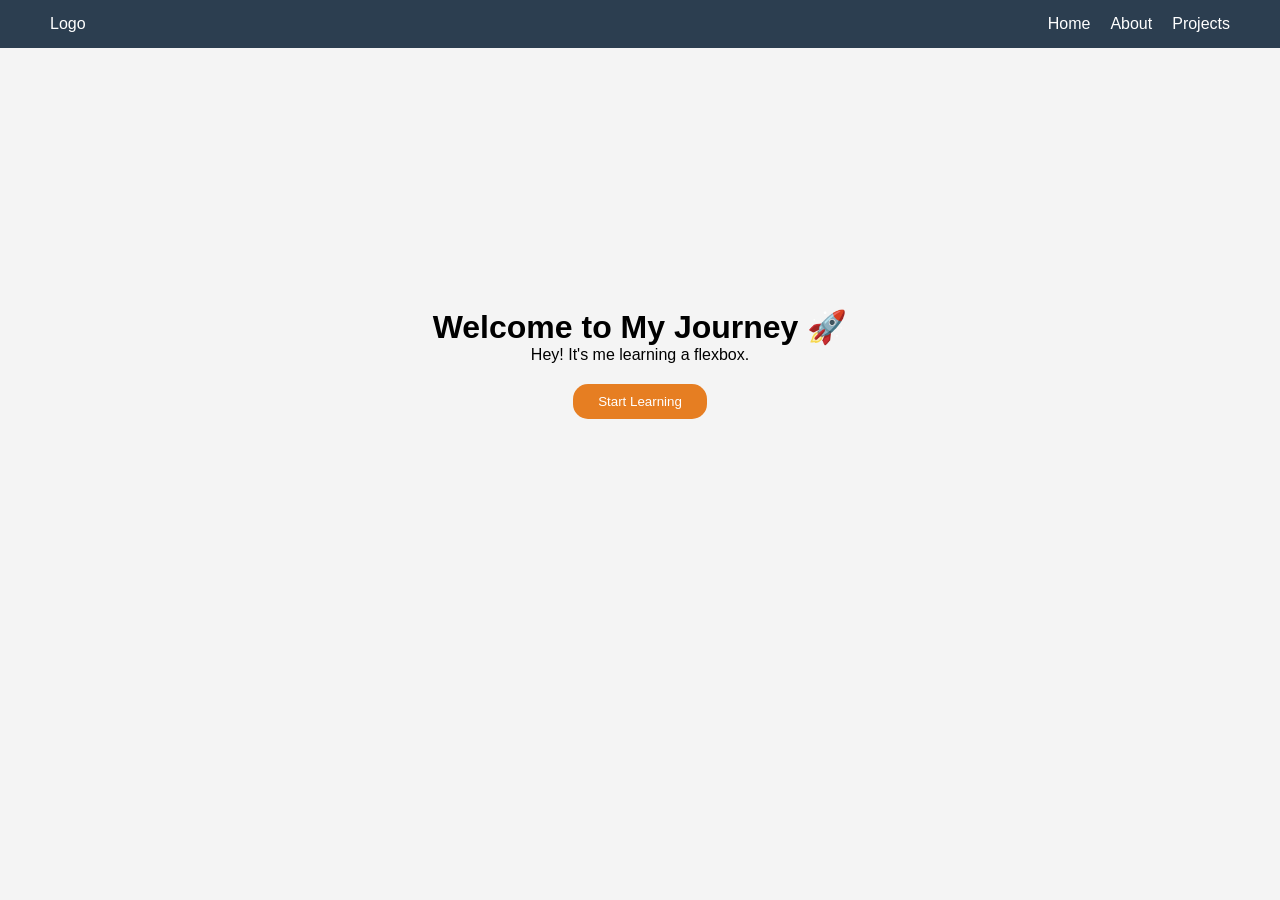
==== flexbox-practice.html @ 65dc0e1a "Day 2: Flexbox Navbar and Hero Practice" ====
<!DOCTYPE html>
<html lang="en">
<head>
    <meta charset="UTF-8">
    <title>Day 2 - Flexbox Mastery</title>
    <link rel="stylesheet" href="flexbox-style.css">
</head>
<body>

    <nav class="navbar">
        <div class="logo">Logo</div>
        <ul class="nav-links">
            <li>Home</li>
            <li>About</li>
            <li>Projects</li>
        </ul>
    </nav>

    <div class="hero">
        <h1>Welcome to My Journey 🚀</h1>
        <p>Hey! It's me learning a flexbox.</p>
        <button class="cta-btn">Start Learning</button>
    </div>

</body>
</html>
---- flexbox-style.css ----
* {
    margin: 0;
    padding: 0;
    box-sizing: border-box;
}

body {
    font-family: Arial, sans-serif;
    background-color: #f4f4f4;
}

/* Flexbox for Navbar */
.navbar {
    display: flex;
    justify-content: space-between; /* Logo left, Links right */
    align-items: center;
    padding: 15px 50px;
    background-color: #2c3e50;
    color: white;
    cursor: pointer;
}

.nav-links {
    display: flex;
    list-style: none;
    gap: 20px; /* Space between items */
}

/* Flexbox for Hero Section */
.hero {
    height: 70vh;
    display: flex;
    flex-direction: column; /* Items lai mathi-muni rakhna */
    justify-content: center; /* Vertical center */
    align-items: center;    /* Horizontal center */
    text-align: center;
}

.cta-btn {
    margin-top: 20px;
    padding: 10px 25px;
    background-color: #e67e22;
    color: white;
    border: none;
    border-radius: 15px;
    cursor: pointer;
}
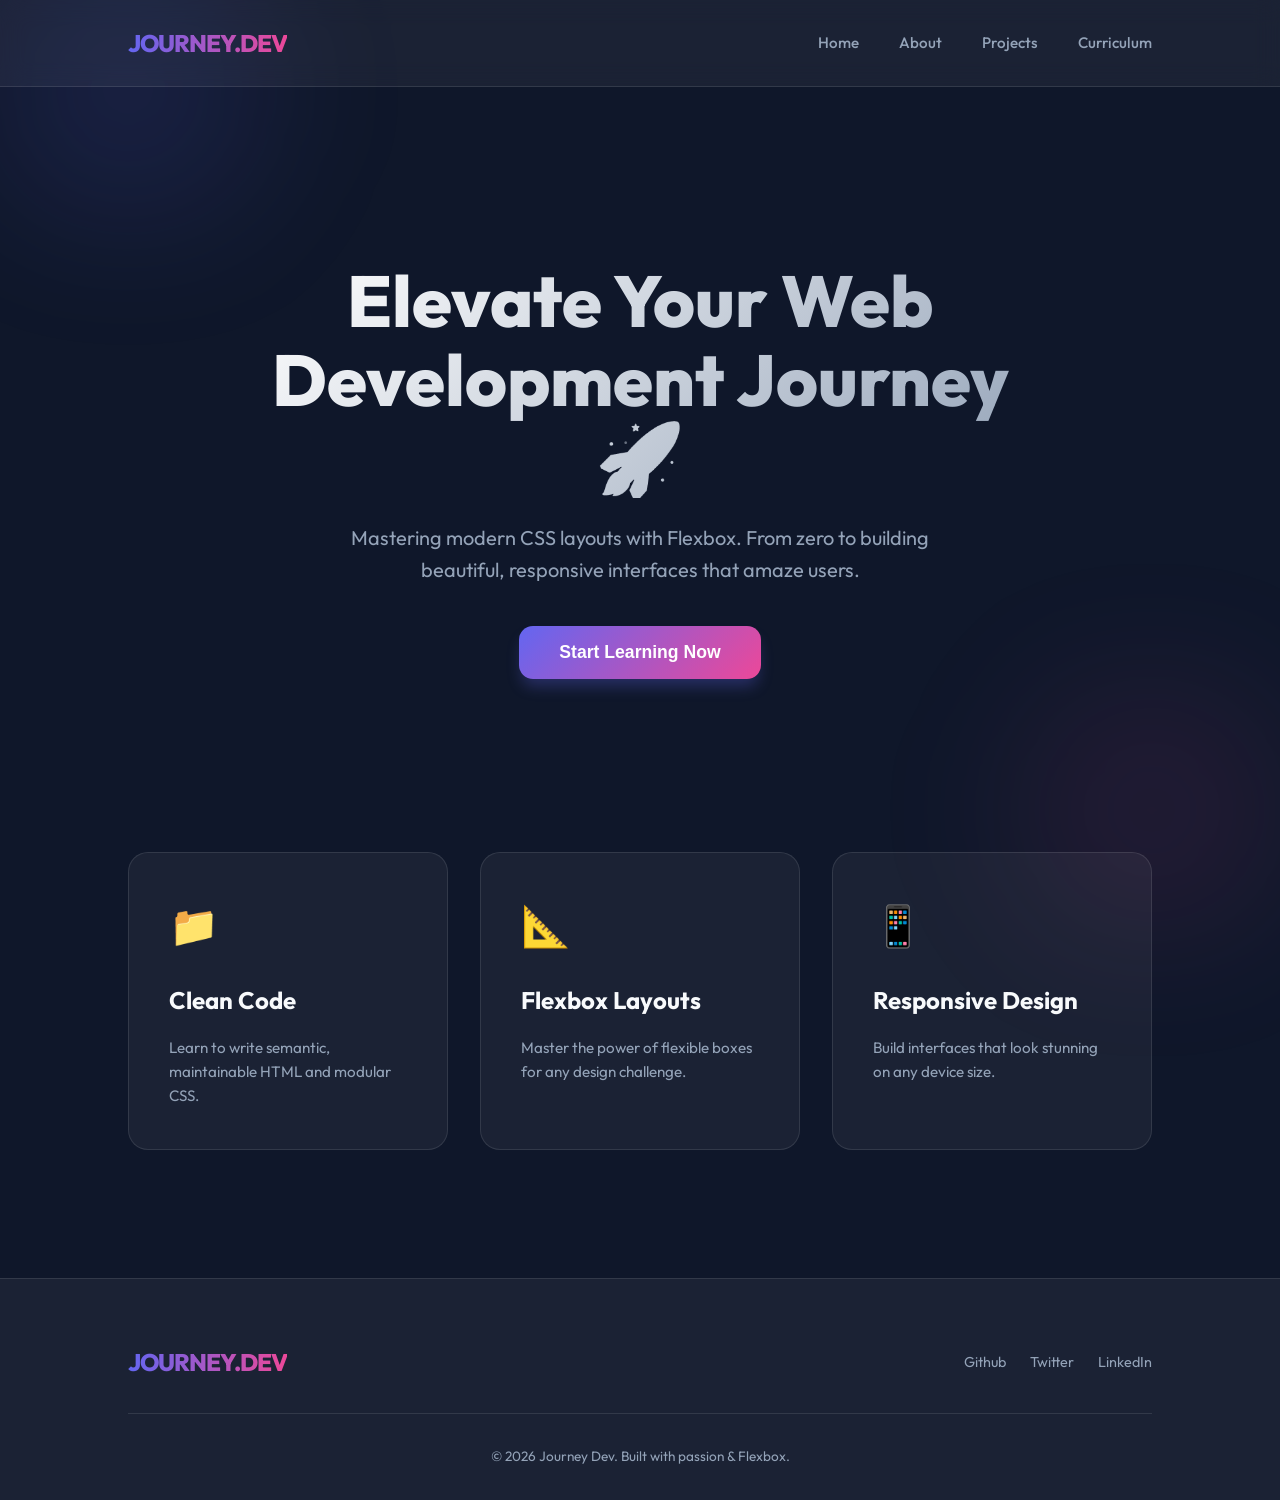
==== commit 744e2304: "new layout" ====
--- a/flexbox-practice.html
+++ b/flexbox-practice.html
@@ -1,26 +1,64 @@
 <!DOCTYPE html>
 <html lang="en">
+
 <head>
     <meta charset="UTF-8">
+    <meta name="viewport" content="width=device-width, initial-scale=1.0">
     <title>Day 2 - Flexbox Mastery</title>
     <link rel="stylesheet" href="flexbox-style.css">
 </head>
+
 <body>
 
     <nav class="navbar">
-        <div class="logo">Logo</div>
+        <div class="logo">JOURNEY.DEV</div>
         <ul class="nav-links">
             <li>Home</li>
             <li>About</li>
             <li>Projects</li>
+            <li>Curriculum</li>
         </ul>
     </nav>
 
-    <div class="hero">
-        <h1>Welcome to My Journey 🚀</h1>
-        <p>Hey! It's me learning a flexbox.</p>
-        <button class="cta-btn">Start Learning</button>
-    </div>
+    <main>
+        <div class="hero">
+            <h1>Elevate Your Web <br>Development Journey 🚀</h1>
+            <p>Mastering modern CSS layouts with Flexbox. From zero to building beautiful, responsive interfaces that
+                amaze users.</p>
+            <button class="cta-btn">Start Learning Now</button>
+        </div>
+
+        <section class="features">
+            <div class="feature-card">
+                <div class="feature-icon">📁</div>
+                <h3>Clean Code</h3>
+                <p>Learn to write semantic, maintainable HTML and modular CSS.</p>
+            </div>
+            <div class="feature-card">
+                <div class="feature-icon">📐</div>
+                <h3>Flexbox Layouts</h3>
+                <p>Master the power of flexible boxes for any design challenge.</p>
+            </div>
+            <div class="feature-card">
+                <div class="feature-icon">📱</div>
+                <h3>Responsive Design</h3>
+                <p>Build interfaces that look stunning on any device size.</p>
+            </div>
+        </section>
+    </main>
+
+    <footer>
+        <div class="footer-content">
+            <div class="logo">JOURNEY.DEV</div>
+            <ul class="footer-links">
+                <li><a href="#">Github</a></li>
+                <li><a href="#">Twitter</a></li>
+                <li><a href="#">LinkedIn</a></li>
+            </ul>
+        </div>
+        <p class="copyright">&copy; 2026 Journey Dev. Built with passion & Flexbox.</p>
+    </footer>
 
 </body>
+
 </html>
--- a/flexbox-style.css
+++ b/flexbox-style.css
@@ -1,3 +1,16 @@
+@import url('https://fonts.googleapis.com/css2?family=Outfit:wght@300;400;600;800&display=swap');
+
+:root {
+    --primary: #6366f1;
+    --primary-hover: #4f46e5;
+    --secondary: #ec4899;
+    --bg: #0f172a;
+    --text: #f8fafc;
+    --text-muted: #94a3b8;
+    --glass: rgba(255, 255, 255, 0.05);
+    --glass-border: rgba(255, 255, 255, 0.1);
+}
+
 * {
     margin: 0;
     padding: 0;
@@ -5,43 +18,313 @@
 }
 
 body {
-    font-family: Arial, sans-serif;
-    background-color: #f4f4f4;
+    font-family: 'Outfit', sans-serif;
+    background-color: var(--bg);
+    color: var(--text);
+    line-height: 1.6;
+    overflow-x: hidden;
+}
+
+/* Custom Scrollbar */
+::-webkit-scrollbar {
+    width: 10px;
+}
+
+::-webkit-scrollbar-track {
+    background: var(--bg);
+}
+
+::-webkit-scrollbar-thumb {
+    background: var(--glass-border);
+    border-radius: 5px;
+    border: 2px solid var(--bg);
+}
+
+::-webkit-scrollbar-thumb:hover {
+    background: var(--primary);
+}
+
+/* Background Gradient Blobs */
+body::before {
+    content: '';
+    position: fixed;
+    top: -10%;
+    left: -10%;
+    width: 40%;
+    height: 40%;
+    background: radial-gradient(circle, rgba(99, 102, 241, 0.15) 0%, transparent 70%);
+    z-index: -1;
+    filter: blur(50px);
+}
+
+body::after {
+    content: '';
+    position: fixed;
+    bottom: -10%;
+    right: -10%;
+    width: 40%;
+    height: 40%;
+    background: radial-gradient(circle, rgba(236, 72, 153, 0.1) 0%, transparent 70%);
+    z-index: -1;
+    filter: blur(50px);
 }
 
 /* Flexbox for Navbar */
 .navbar {
     display: flex;
-    justify-content: space-between; /* Logo left, Links right */
+    justify-content: space-between;
     align-items: center;
-    padding: 15px 50px;
-    background-color: #2c3e50;
-    color: white;
+    padding: 1.5rem 10%;
+    background: var(--glass);
+    backdrop-filter: blur(12px);
+    -webkit-backdrop-filter: blur(12px);
+    border-bottom: 1px solid var(--glass-border);
+    position: sticky;
+    top: 0;
+    z-index: 1000;
+}
+
+.logo {
+    font-size: 1.5rem;
+    font-weight: 800;
+    background: linear-gradient(to right, var(--primary), var(--secondary));
+    -webkit-background-clip: text;
+    background-clip: text;
+    -webkit-text-fill-color: transparent;
+    letter-spacing: -1px;
+}
+
+.nav-links {
+    display: flex;
+    list-style: none;
+    gap: 2.5rem;
+}
+
+.nav-links li {
+    font-weight: 500;
+    color: var(--text-muted);
+    transition: all 0.3s ease;
     cursor: pointer;
-}
-
-.nav-links {
-    display: flex;
-    list-style: none;
-    gap: 20px; /* Space between items */
-}
-
-/* Flexbox for Hero Section */
+    font-size: 0.95rem;
+    position: relative;
+}
+
+.nav-links li:hover {
+    color: var(--text);
+}
+
+.nav-links li::after {
+    content: '';
+    position: absolute;
+    bottom: -4px;
+    left: 0;
+    width: 0;
+    height: 2px;
+    background: var(--primary);
+    transition: width 0.3s ease;
+}
+
+.nav-links li:hover::after {
+    width: 100%;
+}
+
+/* Hero Section */
 .hero {
-    height: 70vh;
-    display: flex;
-    flex-direction: column; /* Items lai mathi-muni rakhna */
-    justify-content: center; /* Vertical center */
-    align-items: center;    /* Horizontal center */
+    height: 85vh;
+    display: flex;
+    flex-direction: column;
+    justify-content: center;
+    align-items: center;
     text-align: center;
+    padding: 0 1rem;
+    max-width: 800px;
+    margin: 0 auto;
+}
+
+.hero h1 {
+    font-size: clamp(2.5rem, 8vw, 4.5rem);
+    font-weight: 800;
+    line-height: 1.1;
+    margin-bottom: 1.5rem;
+    background: linear-gradient(135deg, #fff 0%, #94a3b8 100%);
+    -webkit-background-clip: text;
+    background-clip: text;
+    -webkit-text-fill-color: transparent;
+}
+
+.hero p {
+    font-size: clamp(1rem, 3vw, 1.25rem);
+    color: var(--text-muted);
+    margin-bottom: 2.5rem;
+    max-width: 600px;
 }
 
 .cta-btn {
-    margin-top: 20px;
-    padding: 10px 25px;
-    background-color: #e67e22;
+    padding: 1rem 2.5rem;
+    background: linear-gradient(135deg, var(--primary), var(--secondary));
     color: white;
     border: none;
-    border-radius: 15px;
+    border-radius: 14px;
+    font-size: 1.1rem;
+    font-weight: 700;
     cursor: pointer;
+    transition: all 0.4s cubic-bezier(0.4, 0, 0.2, 1);
+    box-shadow: 0 10px 15px -3px rgba(99, 102, 241, 0.3);
+    position: relative;
+    overflow: hidden;
+}
+
+.cta-btn::before {
+    content: '';
+    position: absolute;
+    top: 0;
+    left: -100%;
+    width: 100%;
+    height: 100%;
+    background: linear-gradient(120deg,
+            transparent,
+            rgba(255, 255, 255, 0.2),
+            transparent);
+    transition: 0.6s;
+}
+
+.cta-btn:hover::before {
+    left: 100%;
+}
+
+.cta-btn:hover {
+    transform: translateY(-3px) scale(1.02);
+    box-shadow: 0 20px 25px -5px rgba(99, 102, 241, 0.4);
+}
+
+.cta-btn:active {
+    transform: translateY(0);
+}
+
+/* Features Section */
+.features {
+    display: flex;
+    justify-content: center;
+    gap: 2rem;
+    padding: 0 10% 8rem 10%;
+    flex-wrap: wrap;
+}
+
+.feature-card {
+    background: var(--glass);
+    border: 1px solid var(--glass-border);
+    padding: 2.5rem;
+    border-radius: 20px;
+    flex: 1;
+    min-width: 280px;
+    max-width: 350px;
+    transition: all 0.4s cubic-bezier(0.175, 0.885, 0.32, 1.275);
+    cursor: default;
+}
+
+.feature-card:hover {
+    transform: translateY(-10px) scale(1.02);
+    border-color: var(--primary);
+    background: rgba(255, 255, 255, 0.08);
+}
+
+.feature-icon {
+    font-size: 2.5rem;
+    margin-bottom: 1.5rem;
+}
+
+.feature-card h3 {
+    font-size: 1.5rem;
+    margin-bottom: 1rem;
+    color: var(--text);
+}
+
+.feature-card p {
+    color: var(--text-muted);
+    font-size: 0.95rem;
+}
+
+/* Footer */
+footer {
+    padding: 4rem 10% 2rem;
+    background: var(--glass);
+    border-top: 1px solid var(--glass-border);
+    text-align: center;
+}
+
+.footer-content {
+    display: flex;
+    justify-content: space-between;
+    align-items: center;
+    flex-wrap: wrap;
+    gap: 2rem;
+    margin-bottom: 2rem;
+}
+
+.footer-links {
+    display: flex;
+    gap: 1.5rem;
+    list-style: none;
+}
+
+.footer-links a {
+    color: var(--text-muted);
+    text-decoration: none;
+    font-size: 0.9rem;
+    transition: color 0.3s ease;
+}
+
+.footer-links a:hover {
+    color: var(--primary);
+}
+
+.copyright {
+    color: var(--text-muted);
+    font-size: 0.85rem;
+    border-top: 1px solid var(--glass-border);
+    padding-top: 2rem;
+}
+
+/* Animations */
+@keyframes fadeInUp {
+    from {
+        opacity: 0;
+        transform: translateY(20px);
+    }
+
+    to {
+        opacity: 1;
+        transform: translateY(0);
+    }
+}
+
+.hero h1,
+.hero p,
+.cta-btn,
+.feature-card {
+    animation: fadeInUp 0.8s ease forwards;
+}
+
+.hero p {
+    animation-delay: 0.2s;
+}
+
+.cta-btn {
+    animation-delay: 0.4s;
+}
+
+.features {
+    animation-delay: 0.6s;
+}
+
+/* Responsive adjustments */
+@media (max-width: 768px) {
+    .navbar {
+        padding: 1.25rem 5%;
+    }
+
+    .nav-links {
+        display: none;
+        /* Can add a hamburger later if needed */
+    }
 }
